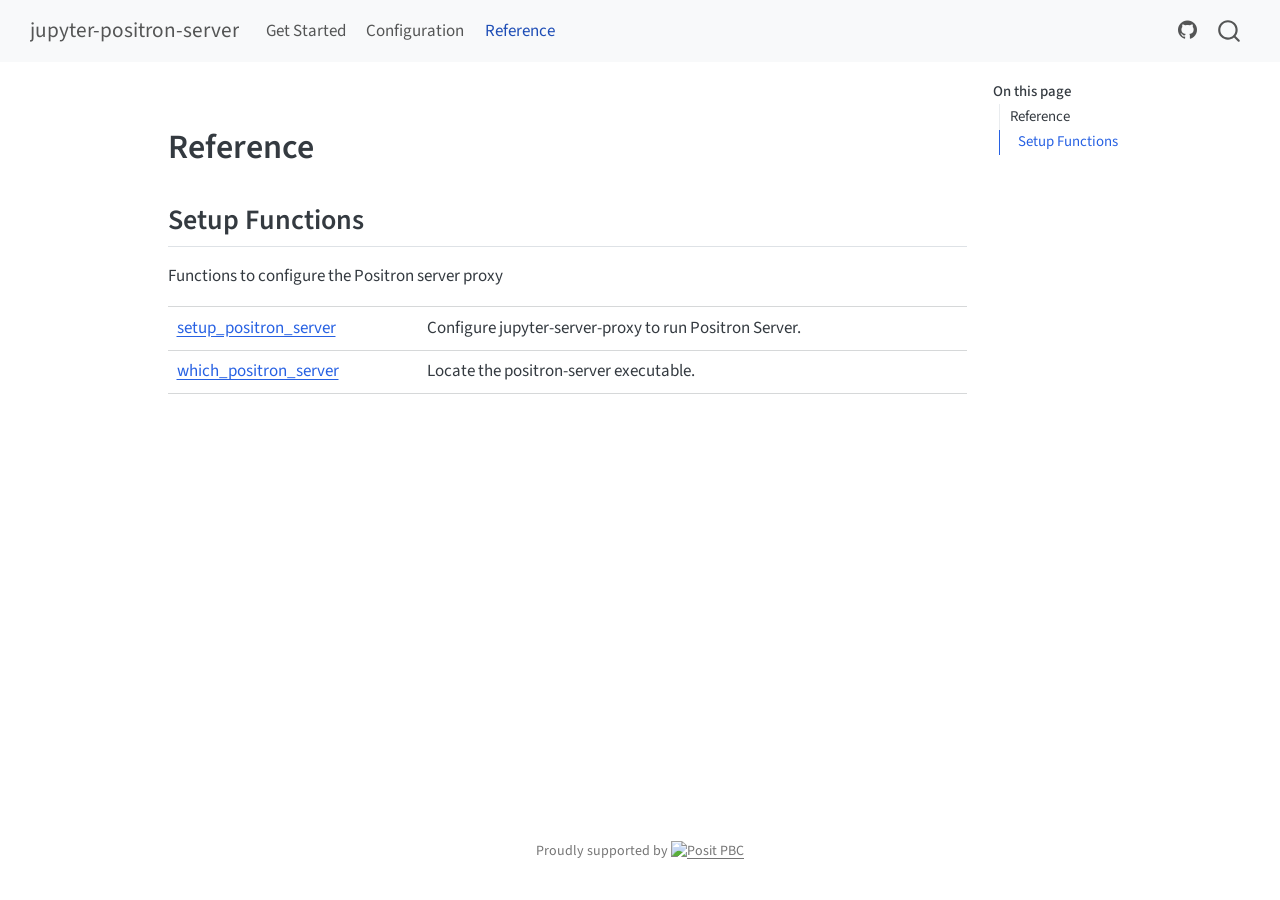
==== reference/index.html @ f048b1a8 "deploy: 83764c29276f187a555d5ab3fca07f44816764e5" ====
<!DOCTYPE html>
<html xmlns="http://www.w3.org/1999/xhtml" lang="en" xml:lang="en"><head>

<meta charset="utf-8">
<meta name="generator" content="quarto-1.9.37">

<meta name="viewport" content="width=device-width, initial-scale=1.0, user-scalable=yes">


<title>index – jupyter-positron-server</title>
<style>
/* Default styles provided by pandoc.
** See https://pandoc.org/MANUAL.html#variables-for-html for config info.
*/
code{white-space: pre-wrap;}
span.smallcaps{font-variant: small-caps;}
div.columns{display: flex; gap: min(4vw, 1.5em);}
div.column{flex: auto; overflow-x: auto;}
div.hanging-indent{margin-left: 1.5em; text-indent: -1.5em;}
ul.task-list{list-style: none;}
ul.task-list li input[type="checkbox"] {
  width: 0.8em;
  margin: 0 0.8em 0.2em -1em; /* quarto-specific, see https://github.com/quarto-dev/quarto-cli/issues/4556 */ 
  vertical-align: middle;
}
</style>


<script src="../site_libs/quarto-nav/quarto-nav.js"></script>
<script src="../site_libs/clipboard/clipboard.min.js"></script>
<script src="../site_libs/quarto-search/autocomplete.umd.js"></script>
<script src="../site_libs/quarto-search/fuse.min.js"></script>
<script src="../site_libs/quarto-search/quarto-search.js"></script>
<meta name="quarto:offset" content="../">
<script src="../site_libs/quarto-html/quarto.js" type="module"></script>
<script src="../site_libs/quarto-html/tabsets/tabsets.js" type="module"></script>
<script src="../site_libs/quarto-html/popper.min.js"></script>
<script src="../site_libs/quarto-html/tippy.umd.min.js"></script>
<script src="../site_libs/quarto-html/anchor.min.js"></script>
<link href="../site_libs/quarto-html/tippy.css" rel="stylesheet">
<link href="../site_libs/quarto-html/quarto-syntax-highlighting-7f8f88aac4f3542376d5c11b86a4c14d.css" rel="stylesheet" id="quarto-text-highlighting-styles">
<script src="../site_libs/bootstrap/bootstrap.min.js"></script>
<link href="../site_libs/bootstrap/bootstrap-icons.css" rel="stylesheet">
<link href="../site_libs/bootstrap/bootstrap-428bd9602493cdd309990225bd4a24e8.min.css" rel="stylesheet" append-hash="true" id="quarto-bootstrap" data-mode="light">
<script id="quarto-search-options" type="application/json">{
  "location": "navbar",
  "copy-button": false,
  "collapse-after": 3,
  "panel-placement": "end",
  "type": "overlay",
  "limit": 50,
  "keyboard-shortcut": [
    "f",
    "/",
    "s"
  ],
  "show-item-context": false,
  "language": {
    "search-no-results-text": "No results",
    "search-matching-documents-text": "matching documents",
    "search-copy-link-title": "Copy link to search",
    "search-hide-matches-text": "Hide additional matches",
    "search-more-match-text": "more match in this document",
    "search-more-matches-text": "more matches in this document",
    "search-clear-button-title": "Clear",
    "search-text-placeholder": "",
    "search-detached-cancel-button-title": "Cancel",
    "search-submit-button-title": "Submit",
    "search-label": "Search"
  }
}</script>


</head>

<body class="nav-fixed quarto-light">

<div id="quarto-search-results"></div>
  <header id="quarto-header" class="headroom fixed-top">
    <nav class="navbar navbar-expand-lg " data-bs-theme="dark">
      <div class="navbar-container container-fluid">
      <div class="navbar-brand-container mx-auto">
    <a class="navbar-brand" href="../index.html">
    <span class="navbar-title">jupyter-positron-server</span>
    </a>
  </div>
            <div id="quarto-search" class="" title="Search"></div>
          <button class="navbar-toggler" type="button" data-bs-toggle="collapse" data-bs-target="#navbarCollapse" aria-controls="navbarCollapse" role="menu" aria-expanded="false" aria-label="Toggle navigation" onclick="if (window.quartoToggleHeadroom) { window.quartoToggleHeadroom(); }">
  <span class="navbar-toggler-icon"></span>
</button>
          <div class="collapse navbar-collapse" id="navbarCollapse">
            <ul class="navbar-nav navbar-nav-scroll me-auto">
  <li class="nav-item">
    <a class="nav-link" href="../get_started.html"> 
<span class="menu-text">Get Started</span></a>
  </li>  
  <li class="nav-item">
    <a class="nav-link" href="../configuration.html"> 
<span class="menu-text">Configuration</span></a>
  </li>  
  <li class="nav-item">
    <a class="nav-link active" href="../reference/index.html" aria-current="page"> 
<span class="menu-text">Reference</span></a>
  </li>  
</ul>
            <ul class="navbar-nav navbar-nav-scroll ms-auto">
  <li class="nav-item compact">
    <a class="nav-link" href="https://github.com/posit-dev/jupyter-positron-server"> <i class="bi bi-github" role="img" aria-label="jupyter-positron-server GitHub">
</i> 
<span class="menu-text"></span></a>
  </li>  
</ul>
          </div> <!-- /navcollapse -->
            <div class="quarto-navbar-tools">
</div>
      </div> <!-- /container-fluid -->
    </nav>
</header>
<!-- content -->
<div id="quarto-content" class="quarto-container page-columns page-rows-contents page-layout-article page-navbar">
<!-- sidebar -->
<!-- margin-sidebar -->
    <div id="quarto-margin-sidebar" class="sidebar margin-sidebar">
        <nav id="TOC" role="doc-toc" class="toc-active">
    <h2 id="toc-title">On this page</h2>
   
  <ul>
  <li><a href="#reference" id="toc-reference" class="nav-link active" data-scroll-target="#reference">Reference</a>
  <ul class="collapse">
  <li><a href="#setup-functions" id="toc-setup-functions" class="nav-link" data-scroll-target="#setup-functions">Setup Functions</a></li>
  </ul></li>
  </ul>
</nav>
    </div>
<!-- main -->
<main class="content" id="quarto-document-content"><header id="title-block-header" class="quarto-title-block"></header>




<section id="reference" class="level1 doc doc-index">
<h1 class="doc doc-index">Reference</h1>
<section id="setup-functions" class="level2">
<h2 class="anchored" data-anchor-id="setup-functions">Setup Functions</h2>
<p>Functions to configure the Positron server proxy</p>
<table class="caption-top table">
<tbody>
<tr class="odd">
<td><a href="../reference/setup_positron_server.html#jupyter_positron_server.setup_positron_server">setup_positron_server</a></td>
<td>Configure jupyter-server-proxy to run Positron Server.</td>
</tr>
<tr class="even">
<td><a href="../reference/which_positron_server.html#jupyter_positron_server.which_positron_server">which_positron_server</a></td>
<td>Locate the positron-server executable.</td>
</tr>
</tbody>
</table>


</section>
</section>

</main> <!-- /main -->
<script id="quarto-html-after-body" type="application/javascript">
  window.document.addEventListener("DOMContentLoaded", function (event) {
    const icon = "";
    const anchorJS = new window.AnchorJS();
    anchorJS.options = {
      placement: 'right',
      icon: icon
    };
    anchorJS.add('.anchored');
    const isCodeAnnotation = (el) => {
      for (const clz of el.classList) {
        if (clz.startsWith('code-annotation-')) {                     
          return true;
        }
      }
      return false;
    }
    const onCopySuccess = function(e) {
      // button target
      const button = e.trigger;
      // don't keep focus
      button.blur();
      // flash "checked"
      button.classList.add('code-copy-button-checked');
      var currentTitle = button.getAttribute("title");
      button.setAttribute("title", "Copied!");
      let tooltip;
      if (window.bootstrap) {
        button.setAttribute("data-bs-toggle", "tooltip");
        button.setAttribute("data-bs-placement", "left");
        button.setAttribute("data-bs-title", "Copied!");
        tooltip = new bootstrap.Tooltip(button, 
          { trigger: "manual", 
            customClass: "code-copy-button-tooltip",
            offset: [0, -8]});
        tooltip.show();    
      }
      setTimeout(function() {
        if (tooltip) {
          tooltip.hide();
          button.removeAttribute("data-bs-title");
          button.removeAttribute("data-bs-toggle");
          button.removeAttribute("data-bs-placement");
        }
        button.setAttribute("title", currentTitle);
        button.classList.remove('code-copy-button-checked');
      }, 1000);
      // clear code selection
      e.clearSelection();
    }
    const getTextToCopy = function(trigger) {
      const outerScaffold = trigger.parentElement.cloneNode(true);
      const codeEl = outerScaffold.querySelector('code');
      for (const childEl of codeEl.children) {
        if (isCodeAnnotation(childEl)) {
          childEl.remove();
        }
      }
      return codeEl.innerText;
    }
    const clipboard = new window.ClipboardJS('.code-copy-button:not([data-in-quarto-modal])', {
      text: getTextToCopy
    });
    clipboard.on('success', onCopySuccess);
    if (window.document.getElementById('quarto-embedded-source-code-modal')) {
      const clipboardModal = new window.ClipboardJS('.code-copy-button[data-in-quarto-modal]', {
        text: getTextToCopy,
        container: window.document.getElementById('quarto-embedded-source-code-modal')
      });
      clipboardModal.on('success', onCopySuccess);
    }
      var localhostRegex = new RegExp(/^(?:http|https):\/\/localhost\:?[0-9]*\//);
      var mailtoRegex = new RegExp(/^mailto:/);
        var filterRegex = new RegExp('/' + window.location.host + '/');
      var isInternal = (href) => {
          return filterRegex.test(href) || localhostRegex.test(href) || mailtoRegex.test(href);
      }
      // Inspect non-navigation links and adorn them if external
     var links = window.document.querySelectorAll('a[href]:not(.nav-link):not(.navbar-brand):not(.toc-action):not(.sidebar-link):not(.sidebar-item-toggle):not(.pagination-link):not(.no-external):not([aria-hidden]):not(.dropdown-item):not(.quarto-navigation-tool):not(.about-link)');
      for (var i=0; i<links.length; i++) {
        const link = links[i];
        if (!isInternal(link.href)) {
          // undo the damage that might have been done by quarto-nav.js in the case of
          // links that we want to consider external
          if (link.dataset.originalHref !== undefined) {
            link.href = link.dataset.originalHref;
          }
        }
      }
    function tippyHover(el, contentFn, onTriggerFn, onUntriggerFn) {
      const config = {
        allowHTML: true,
        maxWidth: 500,
        delay: 100,
        arrow: false,
        appendTo: function(el) {
            return el.parentElement;
        },
        interactive: true,
        interactiveBorder: 10,
        theme: 'quarto',
        placement: 'bottom-start',
      };
      if (contentFn) {
        config.content = contentFn;
      }
      if (onTriggerFn) {
        config.onTrigger = onTriggerFn;
      }
      if (onUntriggerFn) {
        config.onUntrigger = onUntriggerFn;
      }
      window.tippy(el, config); 
    }
    const noterefs = window.document.querySelectorAll('a[role="doc-noteref"]');
    for (var i=0; i<noterefs.length; i++) {
      const ref = noterefs[i];
      tippyHover(ref, function() {
        // use id or data attribute instead here
        let href = ref.getAttribute('data-footnote-href') || ref.getAttribute('href');
        try { href = new URL(href).hash; } catch {}
        const id = href.replace(/^#\/?/, "");
        const note = window.document.getElementById(id);
        if (note) {
          return note.innerHTML;
        } else {
          return "";
        }
      });
    }
    const xrefs = window.document.querySelectorAll('a.quarto-xref');
    const processXRef = (id, note) => {
      // Strip column container classes
      const stripColumnClz = (el) => {
        el.classList.remove("page-full", "page-columns");
        if (el.children) {
          for (const child of el.children) {
            stripColumnClz(child);
          }
        }
      }
      stripColumnClz(note)
      if (id === null || id.startsWith('sec-')) {
        // Special case sections, only their first couple elements
        const container = document.createElement("div");
        if (note.children && note.children.length > 2) {
          container.appendChild(note.children[0].cloneNode(true));
          for (let i = 1; i < note.children.length; i++) {
            const child = note.children[i];
            if (child.tagName === "P" && child.innerText === "") {
              continue;
            } else {
              container.appendChild(child.cloneNode(true));
              break;
            }
          }
          if (window.Quarto?.typesetMath) {
            window.Quarto.typesetMath(container);
          }
          return container.innerHTML
        } else {
          if (window.Quarto?.typesetMath) {
            window.Quarto.typesetMath(note);
          }
          return note.innerHTML;
        }
      } else {
        // Remove any anchor links if they are present
        const anchorLink = note.querySelector('a.anchorjs-link');
        if (anchorLink) {
          anchorLink.remove();
        }
        if (window.Quarto?.typesetMath) {
          window.Quarto.typesetMath(note);
        }
        if (note.classList.contains("callout")) {
          return note.outerHTML;
        } else {
          return note.innerHTML;
        }
      }
    }
    for (var i=0; i<xrefs.length; i++) {
      const xref = xrefs[i];
      tippyHover(xref, undefined, function(instance) {
        instance.disable();
        let url = xref.getAttribute('href');
        let hash = undefined; 
        if (url.startsWith('#')) {
          hash = url;
        } else {
          try { hash = new URL(url).hash; } catch {}
        }
        if (hash) {
          const id = hash.replace(/^#\/?/, "");
          const note = window.document.getElementById(id);
          if (note !== null) {
            try {
              const html = processXRef(id, note.cloneNode(true));
              instance.setContent(html);
            } finally {
              instance.enable();
              instance.show();
            }
          } else {
            // See if we can fetch this
            fetch(url.split('#')[0])
            .then(res => res.text())
            .then(html => {
              const parser = new DOMParser();
              const htmlDoc = parser.parseFromString(html, "text/html");
              const note = htmlDoc.getElementById(id);
              if (note !== null) {
                const html = processXRef(id, note);
                instance.setContent(html);
              } 
            }).finally(() => {
              instance.enable();
              instance.show();
            });
          }
        } else {
          // See if we can fetch a full url (with no hash to target)
          // This is a special case and we should probably do some content thinning / targeting
          fetch(url)
          .then(res => res.text())
          .then(html => {
            const parser = new DOMParser();
            const htmlDoc = parser.parseFromString(html, "text/html");
            const note = htmlDoc.querySelector('main.content');
            if (note !== null) {
              // This should only happen for chapter cross references
              // (since there is no id in the URL)
              // remove the first header
              if (note.children.length > 0 && note.children[0].tagName === "HEADER") {
                note.children[0].remove();
              }
              const html = processXRef(null, note);
              instance.setContent(html);
            } 
          }).finally(() => {
            instance.enable();
            instance.show();
          });
        }
      }, function(instance) {
      });
    }
        let selectedAnnoteEl;
        const selectorForAnnotation = ( cell, annotation) => {
          let cellAttr = 'data-code-cell="' + cell + '"';
          let lineAttr = 'data-code-annotation="' +  annotation + '"';
          const selector = 'span[' + cellAttr + '][' + lineAttr + ']';
          return selector;
        }
        const selectCodeLines = (annoteEl) => {
          const doc = window.document;
          const targetCell = annoteEl.getAttribute("data-target-cell");
          const targetAnnotation = annoteEl.getAttribute("data-target-annotation");
          const annoteSpan = window.document.querySelector(selectorForAnnotation(targetCell, targetAnnotation));
          const lines = annoteSpan.getAttribute("data-code-lines").split(",");
          const lineIds = lines.map((line) => {
            return targetCell + "-" + line;
          })
          let top = null;
          let height = null;
          let parent = null;
          if (lineIds.length > 0) {
              //compute the position of the single el (top and bottom and make a div)
              const el = window.document.getElementById(lineIds[0]);
              top = el.offsetTop;
              height = el.offsetHeight;
              parent = el.parentElement.parentElement;
            if (lineIds.length > 1) {
              const lastEl = window.document.getElementById(lineIds[lineIds.length - 1]);
              const bottom = lastEl.offsetTop + lastEl.offsetHeight;
              height = bottom - top;
            }
            if (top !== null && height !== null && parent !== null) {
              // cook up a div (if necessary) and position it 
              let div = window.document.getElementById("code-annotation-line-highlight");
              if (div === null) {
                div = window.document.createElement("div");
                div.setAttribute("id", "code-annotation-line-highlight");
                div.style.position = 'absolute';
                parent.appendChild(div);
              }
              div.style.top = top - 2 + "px";
              div.style.height = height + 4 + "px";
              div.style.left = 0;
              let gutterDiv = window.document.getElementById("code-annotation-line-highlight-gutter");
              if (gutterDiv === null) {
                gutterDiv = window.document.createElement("div");
                gutterDiv.setAttribute("id", "code-annotation-line-highlight-gutter");
                gutterDiv.style.position = 'absolute';
                const codeCell = window.document.getElementById(targetCell);
                const gutter = codeCell.querySelector('.code-annotation-gutter');
                gutter.appendChild(gutterDiv);
              }
              gutterDiv.style.top = top - 2 + "px";
              gutterDiv.style.height = height + 4 + "px";
            }
            selectedAnnoteEl = annoteEl;
          }
        };
        const unselectCodeLines = () => {
          const elementsIds = ["code-annotation-line-highlight", "code-annotation-line-highlight-gutter"];
          elementsIds.forEach((elId) => {
            const div = window.document.getElementById(elId);
            if (div) {
              div.remove();
            }
          });
          selectedAnnoteEl = undefined;
        };
          // Handle positioning of the toggle
      window.addEventListener(
        "resize",
        throttle(() => {
          elRect = undefined;
          if (selectedAnnoteEl) {
            selectCodeLines(selectedAnnoteEl);
          }
        }, 10)
      );
      function throttle(fn, ms) {
      let throttle = false;
      let timer;
        return (...args) => {
          if(!throttle) { // first call gets through
              fn.apply(this, args);
              throttle = true;
          } else { // all the others get throttled
              if(timer) clearTimeout(timer); // cancel #2
              timer = setTimeout(() => {
                fn.apply(this, args);
                timer = throttle = false;
              }, ms);
          }
        };
      }
        // Attach click handler to the DT
        const annoteDls = window.document.querySelectorAll('dt[data-target-cell]');
        for (const annoteDlNode of annoteDls) {
          annoteDlNode.addEventListener('click', (event) => {
            const clickedEl = event.target;
            if (clickedEl !== selectedAnnoteEl) {
              unselectCodeLines();
              const activeEl = window.document.querySelector('dt[data-target-cell].code-annotation-active');
              if (activeEl) {
                activeEl.classList.remove('code-annotation-active');
              }
              selectCodeLines(clickedEl);
              clickedEl.classList.add('code-annotation-active');
            } else {
              // Unselect the line
              unselectCodeLines();
              clickedEl.classList.remove('code-annotation-active');
            }
          });
        }
    const findCites = (el) => {
      const parentEl = el.parentElement;
      if (parentEl) {
        const cites = parentEl.dataset.cites;
        if (cites) {
          return {
            el,
            cites: cites.split(' ')
          };
        } else {
          return findCites(el.parentElement)
        }
      } else {
        return undefined;
      }
    };
    var bibliorefs = window.document.querySelectorAll('a[role="doc-biblioref"]');
    for (var i=0; i<bibliorefs.length; i++) {
      const ref = bibliorefs[i];
      const citeInfo = findCites(ref);
      if (citeInfo) {
        tippyHover(citeInfo.el, function() {
          var popup = window.document.createElement('div');
          citeInfo.cites.forEach(function(cite) {
            var citeDiv = window.document.createElement('div');
            citeDiv.classList.add('hanging-indent');
            citeDiv.classList.add('csl-entry');
            var biblioDiv = window.document.getElementById('ref-' + cite);
            if (biblioDiv) {
              citeDiv.innerHTML = biblioDiv.innerHTML;
            }
            popup.appendChild(citeDiv);
          });
          return popup.innerHTML;
        });
      }
    }
  });
  </script>
</div> <!-- /content -->
<footer class="footer">
  <div class="nav-footer">
    <div class="nav-footer-left">
      &nbsp;
    </div>   
    <div class="nav-footer-center">
<p>Proudly supported by <a href="https://posit.co/"><img src="https://www.posit.co/wp-content/uploads/2022/10/posit-logo-fullcolor-TM.svg" class="img-fluid" alt="Posit PBC" width="65"></a></p>
</div>
    <div class="nav-footer-right">
      &nbsp;
    </div>
  </div>
</footer>




</body></html>
---- site_libs/quarto-html/tippy.css ----
.tippy-box[data-animation=fade][data-state=hidden]{opacity:0}[data-tippy-root]{max-width:calc(100vw - 10px)}.tippy-box{position:relative;background-color:#333;color:#fff;border-radius:4px;font-size:14px;line-height:1.4;white-space:normal;outline:0;transition-property:transform,visibility,opacity}.tippy-box[data-placement^=top]>.tippy-arrow{bottom:0}.tippy-box[data-placement^=top]>.tippy-arrow:before{bottom:-7px;left:0;border-width:8px 8px 0;border-top-color:initial;transform-origin:center top}.tippy-box[data-placement^=bottom]>.tippy-arrow{top:0}.tippy-box[data-placement^=bottom]>.tippy-arrow:before{top:-7px;left:0;border-width:0 8px 8px;border-bottom-color:initial;transform-origin:center bottom}.tippy-box[data-placement^=left]>.tippy-arrow{right:0}.tippy-box[data-placement^=left]>.tippy-arrow:before{border-width:8px 0 8px 8px;border-left-color:initial;right:-7px;transform-origin:center left}.tippy-box[data-placement^=right]>.tippy-arrow{left:0}.tippy-box[data-placement^=right]>.tippy-arrow:before{left:-7px;border-width:8px 8px 8px 0;border-right-color:initial;transform-origin:center right}.tippy-box[data-inertia][data-state=visible]{transition-timing-function:cubic-bezier(.54,1.5,.38,1.11)}.tippy-arrow{width:16px;height:16px;color:#333}.tippy-arrow:before{content:"";position:absolute;border-color:transparent;border-style:solid}.tippy-content{position:relative;padding:5px 9px;z-index:1}
---- site_libs/quarto-html/quarto-syntax-highlighting-7f8f88aac4f3542376d5c11b86a4c14d.css ----
/* quarto syntax highlight colors */
:root {
  --quarto-hl-ot-color: #003B4F;
  --quarto-hl-at-color: #657422;
  --quarto-hl-ss-color: #20794D;
  --quarto-hl-an-color: #5E5E5E;
  --quarto-hl-fu-color: #4758AB;
  --quarto-hl-st-color: #20794D;
  --quarto-hl-cf-color: #003B4F;
  --quarto-hl-op-color: #5E5E5E;
  --quarto-hl-er-color: #AD0000;
  --quarto-hl-bn-color: #AD0000;
  --quarto-hl-al-color: #AD0000;
  --quarto-hl-va-color: #111111;
  --quarto-hl-bu-color: inherit;
  --quarto-hl-ex-color: inherit;
  --quarto-hl-pp-color: #AD0000;
  --quarto-hl-in-color: #5E5E5E;
  --quarto-hl-vs-color: #20794D;
  --quarto-hl-wa-color: #5E5E5E;
  --quarto-hl-do-color: #5E5E5E;
  --quarto-hl-im-color: #00769E;
  --quarto-hl-ch-color: #20794D;
  --quarto-hl-dt-color: #AD0000;
  --quarto-hl-fl-color: #AD0000;
  --quarto-hl-co-color: #5E5E5E;
  --quarto-hl-cv-color: #5E5E5E;
  --quarto-hl-cn-color: #8f5902;
  --quarto-hl-sc-color: #5E5E5E;
  --quarto-hl-dv-color: #AD0000;
  --quarto-hl-kw-color: #003B4F;
}

/* other quarto variables */
:root {
  --quarto-font-monospace: SFMono-Regular, Menlo, Monaco, Consolas, "Liberation Mono", "Courier New", monospace;
}

/* syntax highlight based on Pandoc's rules */
pre > code.sourceCode > span {
  color: #003B4F;
}

code.sourceCode > span {
  color: #003B4F;
}

div.sourceCode,
div.sourceCode pre.sourceCode {
  color: #003B4F;
}

/* Normal */
code span {
  color: #003B4F;
}

/* Alert */
code span.al {
  color: #AD0000;
  font-style: inherit;
}

/* Annotation */
code span.an {
  color: #5E5E5E;
  font-style: inherit;
}

/* Attribute */
code span.at {
  color: #657422;
  font-style: inherit;
}

/* BaseN */
code span.bn {
  color: #AD0000;
  font-style: inherit;
}

/* BuiltIn */
code span.bu {
  font-style: inherit;
}

/* ControlFlow */
code span.cf {
  color: #003B4F;
  font-weight: bold;
  font-style: inherit;
}

/* Char */
code span.ch {
  color: #20794D;
  font-style: inherit;
}

/* Constant */
code span.cn {
  color: #8f5902;
  font-style: inherit;
}

/* Comment */
code span.co {
  color: #5E5E5E;
  font-style: inherit;
}

/* CommentVar */
code span.cv {
  color: #5E5E5E;
  font-style: italic;
}

/* Documentation */
code span.do {
  color: #5E5E5E;
  font-style: italic;
}

/* DataType */
code span.dt {
  color: #AD0000;
  font-style: inherit;
}

/* DecVal */
code span.dv {
  color: #AD0000;
  font-style: inherit;
}

/* Error */
code span.er {
  color: #AD0000;
  font-style: inherit;
}

/* Extension */
code span.ex {
  font-style: inherit;
}

/* Float */
code span.fl {
  color: #AD0000;
  font-style: inherit;
}

/* Function */
code span.fu {
  color: #4758AB;
  font-style: inherit;
}

/* Import */
code span.im {
  color: #00769E;
  font-style: inherit;
}

/* Information */
code span.in {
  color: #5E5E5E;
  font-style: inherit;
}

/* Keyword */
code span.kw {
  color: #003B4F;
  font-weight: bold;
  font-style: inherit;
}

/* Operator */
code span.op {
  color: #5E5E5E;
  font-style: inherit;
}

/* Other */
code span.ot {
  color: #003B4F;
  font-style: inherit;
}

/* Preprocessor */
code span.pp {
  color: #AD0000;
  font-style: inherit;
}

/* SpecialChar */
code span.sc {
  color: #5E5E5E;
  font-style: inherit;
}

/* SpecialString */
code span.ss {
  color: #20794D;
  font-style: inherit;
}

/* String */
code span.st {
  color: #20794D;
  font-style: inherit;
}

/* Variable */
code span.va {
  color: #111111;
  font-style: inherit;
}

/* VerbatimString */
code span.vs {
  color: #20794D;
  font-style: inherit;
}

/* Warning */
code span.wa {
  color: #5E5E5E;
  font-style: italic;
}

.prevent-inlining {
  content: "</";
}

/*# sourceMappingURL=789ad8cd35626ba772517505b42a116e.css.map */
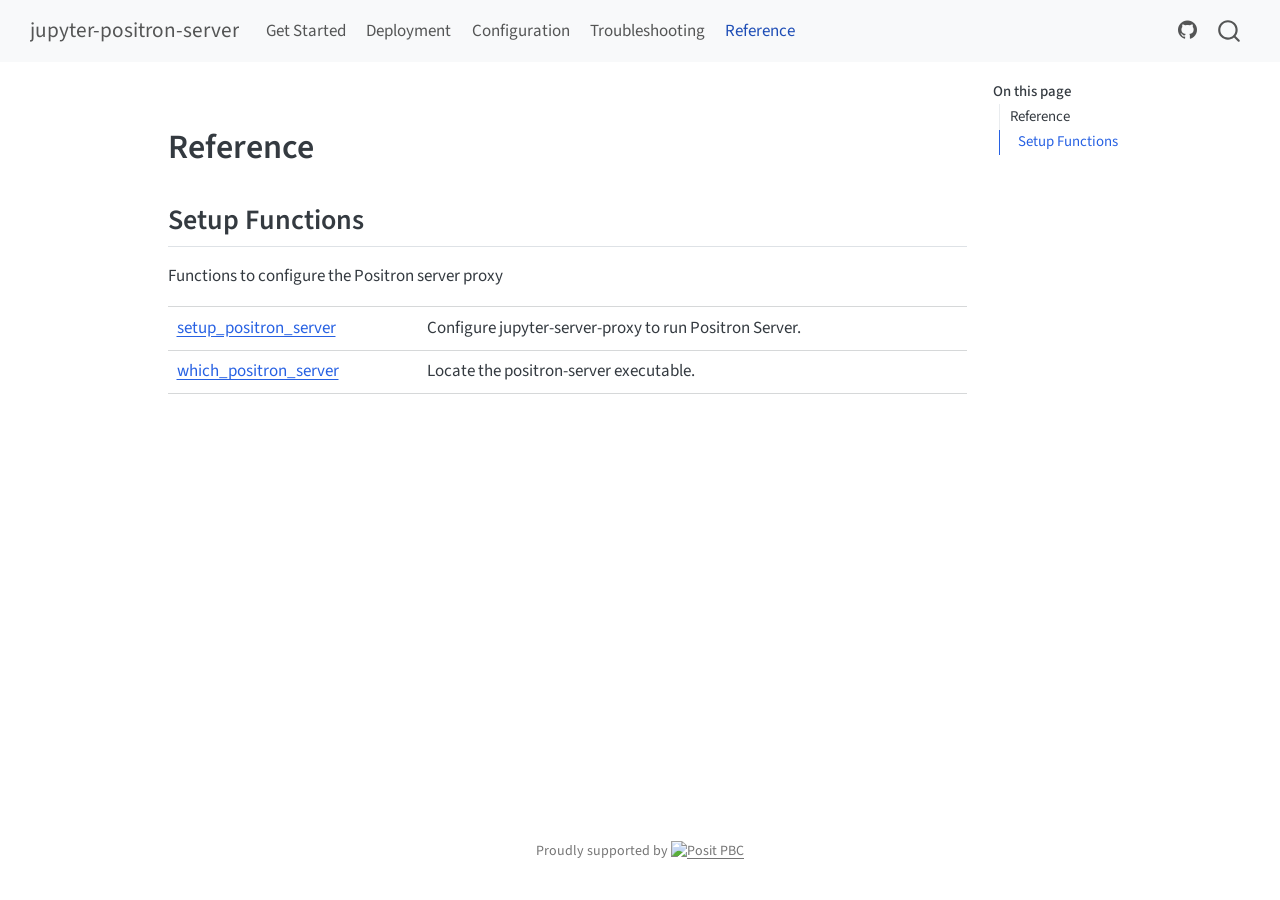
==== commit 8adff805: "deploy: f3139333826e4e45fd6878f00ffd403d4b76e6fc" ====
--- a/reference/index.html
+++ b/reference/index.html
@@ -2,7 +2,7 @@
 <html xmlns="http://www.w3.org/1999/xhtml" lang="en" xml:lang="en"><head>
 
 <meta charset="utf-8">
-<meta name="generator" content="quarto-1.9.37">
+<meta name="generator" content="quarto-1.9.38">
 
 <meta name="viewport" content="width=device-width, initial-scale=1.0, user-scalable=yes">
 
@@ -38,10 +38,10 @@
 <script src="../site_libs/quarto-html/tippy.umd.min.js"></script>
 <script src="../site_libs/quarto-html/anchor.min.js"></script>
 <link href="../site_libs/quarto-html/tippy.css" rel="stylesheet">
-<link href="../site_libs/quarto-html/quarto-syntax-highlighting-7f8f88aac4f3542376d5c11b86a4c14d.css" rel="stylesheet" id="quarto-text-highlighting-styles">
+<link href="../site_libs/quarto-html/quarto-syntax-highlighting-15634bcf2e68342d4ad2dfa704d543f6.css" rel="stylesheet" id="quarto-text-highlighting-styles">
 <script src="../site_libs/bootstrap/bootstrap.min.js"></script>
 <link href="../site_libs/bootstrap/bootstrap-icons.css" rel="stylesheet">
-<link href="../site_libs/bootstrap/bootstrap-428bd9602493cdd309990225bd4a24e8.min.css" rel="stylesheet" append-hash="true" id="quarto-bootstrap" data-mode="light">
+<link href="../site_libs/bootstrap/bootstrap-742d604b3b384e377e136731628de535.min.css" rel="stylesheet" append-hash="true" id="quarto-bootstrap" data-mode="light">
 <script id="quarto-search-options" type="application/json">{
   "location": "navbar",
   "copy-button": false,
@@ -95,8 +95,16 @@
 <span class="menu-text">Get Started</span></a>
   </li>  
   <li class="nav-item">
+    <a class="nav-link" href="../deployment.html"> 
+<span class="menu-text">Deployment</span></a>
+  </li>  
+  <li class="nav-item">
     <a class="nav-link" href="../configuration.html"> 
 <span class="menu-text">Configuration</span></a>
+  </li>  
+  <li class="nav-item">
+    <a class="nav-link" href="../troubleshooting.html"> 
+<span class="menu-text">Troubleshooting</span></a>
   </li>  
   <li class="nav-item">
     <a class="nav-link active" href="../reference/index.html" aria-current="page"> 
--- a/site_libs/quarto-html/quarto-syntax-highlighting-15634bcf2e68342d4ad2dfa704d543f6.css
+++ b/site_libs/quarto-html/quarto-syntax-highlighting-15634bcf2e68342d4ad2dfa704d543f6.css
@@ -0,0 +1,236 @@
+/* quarto syntax highlight colors */
+:root {
+  --quarto-hl-ot-color: #003B4F;
+  --quarto-hl-at-color: #657422;
+  --quarto-hl-ss-color: #20794D;
+  --quarto-hl-an-color: #5E5E5E;
+  --quarto-hl-fu-color: #4758AB;
+  --quarto-hl-st-color: #20794D;
+  --quarto-hl-cf-color: #003B4F;
+  --quarto-hl-op-color: #5E5E5E;
+  --quarto-hl-er-color: #AD0000;
+  --quarto-hl-bn-color: #AD0000;
+  --quarto-hl-al-color: #AD0000;
+  --quarto-hl-va-color: #111111;
+  --quarto-hl-bu-color: inherit;
+  --quarto-hl-ex-color: inherit;
+  --quarto-hl-pp-color: #AD0000;
+  --quarto-hl-in-color: #5E5E5E;
+  --quarto-hl-vs-color: #20794D;
+  --quarto-hl-wa-color: #5E5E5E;
+  --quarto-hl-do-color: #5E5E5E;
+  --quarto-hl-im-color: #00769E;
+  --quarto-hl-ch-color: #20794D;
+  --quarto-hl-dt-color: #AD0000;
+  --quarto-hl-fl-color: #AD0000;
+  --quarto-hl-co-color: #5E5E5E;
+  --quarto-hl-cv-color: #5E5E5E;
+  --quarto-hl-cn-color: #8f5902;
+  --quarto-hl-sc-color: #5E5E5E;
+  --quarto-hl-dv-color: #AD0000;
+  --quarto-hl-kw-color: #003B4F;
+}
+
+/* other quarto variables */
+:root {
+  --quarto-font-monospace: SFMono-Regular, Menlo, Monaco, Consolas, "Liberation Mono", "Courier New", monospace;
+}
+
+/* syntax highlight based on Pandoc's rules */
+pre > code.sourceCode > span {
+  color: #003B4F;
+}
+
+code.sourceCode > span {
+  color: #003B4F;
+}
+
+div.sourceCode,
+div.sourceCode pre.sourceCode {
+  color: #003B4F;
+}
+
+/* Normal */
+code span {
+  color: #003B4F;
+}
+
+/* Alert */
+code span.al {
+  color: #AD0000;
+  font-style: inherit;
+}
+
+/* Annotation */
+code span.an {
+  color: #5E5E5E;
+  font-style: inherit;
+}
+
+/* Attribute */
+code span.at {
+  color: #657422;
+  font-style: inherit;
+}
+
+/* BaseN */
+code span.bn {
+  color: #AD0000;
+  font-style: inherit;
+}
+
+/* BuiltIn */
+code span.bu {
+  font-style: inherit;
+}
+
+/* ControlFlow */
+code span.cf {
+  color: #003B4F;
+  font-weight: bold;
+  font-style: inherit;
+}
+
+/* Char */
+code span.ch {
+  color: #20794D;
+  font-style: inherit;
+}
+
+/* Constant */
+code span.cn {
+  color: #8f5902;
+  font-style: inherit;
+}
+
+/* Comment */
+code span.co {
+  color: #5E5E5E;
+  font-style: inherit;
+}
+
+/* CommentVar */
+code span.cv {
+  color: #5E5E5E;
+  font-style: italic;
+}
+
+/* Documentation */
+code span.do {
+  color: #5E5E5E;
+  font-style: italic;
+}
+
+/* DataType */
+code span.dt {
+  color: #AD0000;
+  font-style: inherit;
+}
+
+/* DecVal */
+code span.dv {
+  color: #AD0000;
+  font-style: inherit;
+}
+
+/* Error */
+code span.er {
+  color: #AD0000;
+  font-style: inherit;
+}
+
+/* Extension */
+code span.ex {
+  font-style: inherit;
+}
+
+/* Float */
+code span.fl {
+  color: #AD0000;
+  font-style: inherit;
+}
+
+/* Function */
+code span.fu {
+  color: #4758AB;
+  font-style: inherit;
+}
+
+/* Import */
+code span.im {
+  color: #00769E;
+  font-style: inherit;
+}
+
+/* Information */
+code span.in {
+  color: #5E5E5E;
+  font-style: inherit;
+}
+
+/* Keyword */
+code span.kw {
+  color: #003B4F;
+  font-weight: bold;
+  font-style: inherit;
+}
+
+/* Operator */
+code span.op {
+  color: #5E5E5E;
+  font-style: inherit;
+}
+
+/* Other */
+code span.ot {
+  color: #003B4F;
+  font-style: inherit;
+}
+
+/* Preprocessor */
+code span.pp {
+  color: #AD0000;
+  font-style: inherit;
+}
+
+/* SpecialChar */
+code span.sc {
+  color: #5E5E5E;
+  font-style: inherit;
+}
+
+/* SpecialString */
+code span.ss {
+  color: #20794D;
+  font-style: inherit;
+}
+
+/* String */
+code span.st {
+  color: #20794D;
+  font-style: inherit;
+}
+
+/* Variable */
+code span.va {
+  color: #111111;
+  font-style: inherit;
+}
+
+/* VerbatimString */
+code span.vs {
+  color: #20794D;
+  font-style: inherit;
+}
+
+/* Warning */
+code span.wa {
+  color: #5E5E5E;
+  font-style: italic;
+}
+
+.prevent-inlining {
+  content: "</";
+}
+
+/*# sourceMappingURL=f23921c56f73e400b49028c9186a1aa0.css.map */
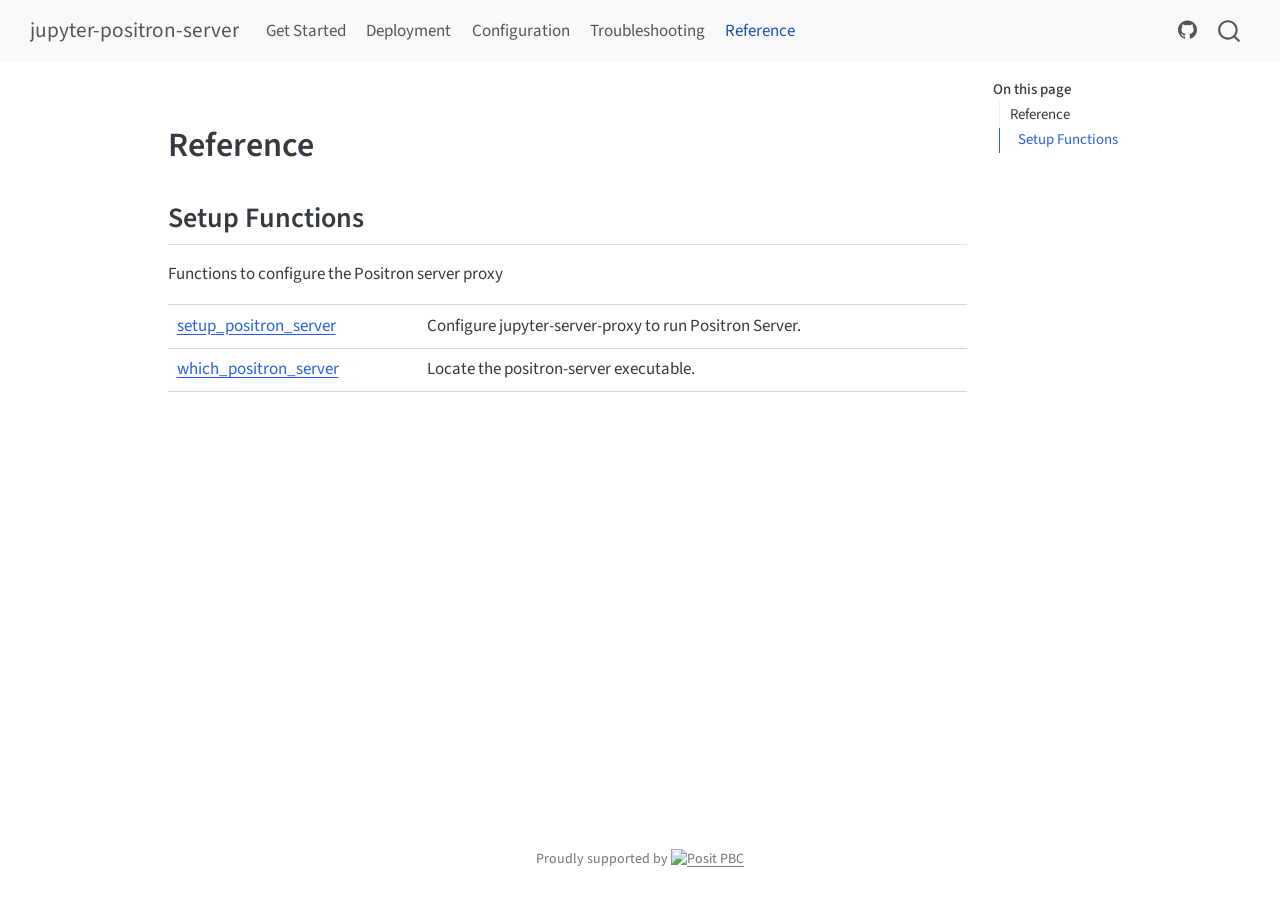
==== commit 6203f97c: "deploy: 0cf444a8f7965c4bb5ebca6c0a5875e86bdef30b" ====
--- a/reference/index.html
+++ b/reference/index.html
@@ -2,7 +2,7 @@
 <html xmlns="http://www.w3.org/1999/xhtml" lang="en" xml:lang="en"><head>
 
 <meta charset="utf-8">
-<meta name="generator" content="quarto-1.9.38">
+<meta name="generator" content="quarto-1.10.18">
 
 <meta name="viewport" content="width=device-width, initial-scale=1.0, user-scalable=yes">
 
@@ -12,10 +12,13 @@
 /* Default styles provided by pandoc.
 ** See https://pandoc.org/MANUAL.html#variables-for-html for config info.
 */
-code{white-space: pre-wrap;}
 span.smallcaps{font-variant: small-caps;}
-div.columns{display: flex; gap: min(4vw, 1.5em);}
-div.column{flex: auto; overflow-x: auto;}
+div.columns{display: flex; gap: 1.5em;}
+div.column{flex: auto;}
+@media screen {
+div.columns{gap: min(4vw, 1.5em);}
+div.column{overflow-x: auto;}
+}
 div.hanging-indent{margin-left: 1.5em; text-indent: -1.5em;}
 ul.task-list{list-style: none;}
 ul.task-list li input[type="checkbox"] {
@@ -38,10 +41,10 @@
 <script src="../site_libs/quarto-html/tippy.umd.min.js"></script>
 <script src="../site_libs/quarto-html/anchor.min.js"></script>
 <link href="../site_libs/quarto-html/tippy.css" rel="stylesheet">
-<link href="../site_libs/quarto-html/quarto-syntax-highlighting-15634bcf2e68342d4ad2dfa704d543f6.css" rel="stylesheet" id="quarto-text-highlighting-styles">
+<link href="../site_libs/quarto-html/quarto-syntax-highlighting-64a204ab8560d761af7679ceaba22944.css" rel="stylesheet" id="quarto-text-highlighting-styles">
 <script src="../site_libs/bootstrap/bootstrap.min.js"></script>
 <link href="../site_libs/bootstrap/bootstrap-icons.css" rel="stylesheet">
-<link href="../site_libs/bootstrap/bootstrap-742d604b3b384e377e136731628de535.min.css" rel="stylesheet" append-hash="true" id="quarto-bootstrap" data-mode="light">
+<link href="../site_libs/bootstrap/bootstrap-780b1d1b6a046e2bce6561903835f428.min.css" rel="stylesheet" append-hash="true" id="quarto-bootstrap" data-mode="light">
 <script id="quarto-search-options" type="application/json">{
   "location": "navbar",
   "copy-button": false,
--- a/site_libs/quarto-html/quarto-syntax-highlighting-64a204ab8560d761af7679ceaba22944.css
+++ b/site_libs/quarto-html/quarto-syntax-highlighting-64a204ab8560d761af7679ceaba22944.css
@@ -0,0 +1,236 @@
+/* quarto syntax highlight colors */
+:root {
+  --quarto-hl-ot-color: #003B4F;
+  --quarto-hl-at-color: #657422;
+  --quarto-hl-ss-color: #20794D;
+  --quarto-hl-an-color: #5E5E5E;
+  --quarto-hl-fu-color: #4758AB;
+  --quarto-hl-st-color: #20794D;
+  --quarto-hl-cf-color: #003B4F;
+  --quarto-hl-op-color: #5E5E5E;
+  --quarto-hl-er-color: #AD0000;
+  --quarto-hl-bn-color: #AD0000;
+  --quarto-hl-al-color: #AD0000;
+  --quarto-hl-va-color: #111111;
+  --quarto-hl-bu-color: inherit;
+  --quarto-hl-ex-color: inherit;
+  --quarto-hl-pp-color: #AD0000;
+  --quarto-hl-in-color: #5E5E5E;
+  --quarto-hl-vs-color: #20794D;
+  --quarto-hl-wa-color: #5E5E5E;
+  --quarto-hl-do-color: #5E5E5E;
+  --quarto-hl-im-color: #00769E;
+  --quarto-hl-ch-color: #20794D;
+  --quarto-hl-dt-color: #AD0000;
+  --quarto-hl-fl-color: #AD0000;
+  --quarto-hl-co-color: #5E5E5E;
+  --quarto-hl-cv-color: #5E5E5E;
+  --quarto-hl-cn-color: #8f5902;
+  --quarto-hl-sc-color: #5E5E5E;
+  --quarto-hl-dv-color: #AD0000;
+  --quarto-hl-kw-color: #003B4F;
+}
+
+/* other quarto variables */
+:root {
+  --quarto-font-monospace: SFMono-Regular, Menlo, Monaco, Consolas, "Liberation Mono", "Courier New", monospace;
+}
+
+/* syntax highlight based on Pandoc's rules */
+pre > code.sourceCode > span {
+  color: #003B4F;
+}
+
+code.sourceCode > span {
+  color: #003B4F;
+}
+
+div.sourceCode,
+div.sourceCode pre.sourceCode {
+  color: #003B4F;
+}
+
+/* Normal */
+code span {
+  color: #003B4F;
+}
+
+/* Alert */
+code span.al {
+  color: #AD0000;
+  font-style: inherit;
+}
+
+/* Annotation */
+code span.an {
+  color: #5E5E5E;
+  font-style: inherit;
+}
+
+/* Attribute */
+code span.at {
+  color: #657422;
+  font-style: inherit;
+}
+
+/* BaseN */
+code span.bn {
+  color: #AD0000;
+  font-style: inherit;
+}
+
+/* BuiltIn */
+code span.bu {
+  font-style: inherit;
+}
+
+/* ControlFlow */
+code span.cf {
+  color: #003B4F;
+  font-weight: bold;
+  font-style: inherit;
+}
+
+/* Char */
+code span.ch {
+  color: #20794D;
+  font-style: inherit;
+}
+
+/* Constant */
+code span.cn {
+  color: #8f5902;
+  font-style: inherit;
+}
+
+/* Comment */
+code span.co {
+  color: #5E5E5E;
+  font-style: inherit;
+}
+
+/* CommentVar */
+code span.cv {
+  color: #5E5E5E;
+  font-style: italic;
+}
+
+/* Documentation */
+code span.do {
+  color: #5E5E5E;
+  font-style: italic;
+}
+
+/* DataType */
+code span.dt {
+  color: #AD0000;
+  font-style: inherit;
+}
+
+/* DecVal */
+code span.dv {
+  color: #AD0000;
+  font-style: inherit;
+}
+
+/* Error */
+code span.er {
+  color: #AD0000;
+  font-style: inherit;
+}
+
+/* Extension */
+code span.ex {
+  font-style: inherit;
+}
+
+/* Float */
+code span.fl {
+  color: #AD0000;
+  font-style: inherit;
+}
+
+/* Function */
+code span.fu {
+  color: #4758AB;
+  font-style: inherit;
+}
+
+/* Import */
+code span.im {
+  color: #00769E;
+  font-style: inherit;
+}
+
+/* Information */
+code span.in {
+  color: #5E5E5E;
+  font-style: inherit;
+}
+
+/* Keyword */
+code span.kw {
+  color: #003B4F;
+  font-weight: bold;
+  font-style: inherit;
+}
+
+/* Operator */
+code span.op {
+  color: #5E5E5E;
+  font-style: inherit;
+}
+
+/* Other */
+code span.ot {
+  color: #003B4F;
+  font-style: inherit;
+}
+
+/* Preprocessor */
+code span.pp {
+  color: #AD0000;
+  font-style: inherit;
+}
+
+/* SpecialChar */
+code span.sc {
+  color: #5E5E5E;
+  font-style: inherit;
+}
+
+/* SpecialString */
+code span.ss {
+  color: #20794D;
+  font-style: inherit;
+}
+
+/* String */
+code span.st {
+  color: #20794D;
+  font-style: inherit;
+}
+
+/* Variable */
+code span.va {
+  color: #111111;
+  font-style: inherit;
+}
+
+/* VerbatimString */
+code span.vs {
+  color: #20794D;
+  font-style: inherit;
+}
+
+/* Warning */
+code span.wa {
+  color: #5E5E5E;
+  font-style: italic;
+}
+
+.prevent-inlining {
+  content: "</";
+}
+
+/*# sourceMappingURL=9d8d5bb603a83b8298b89080a598c93b.css.map */
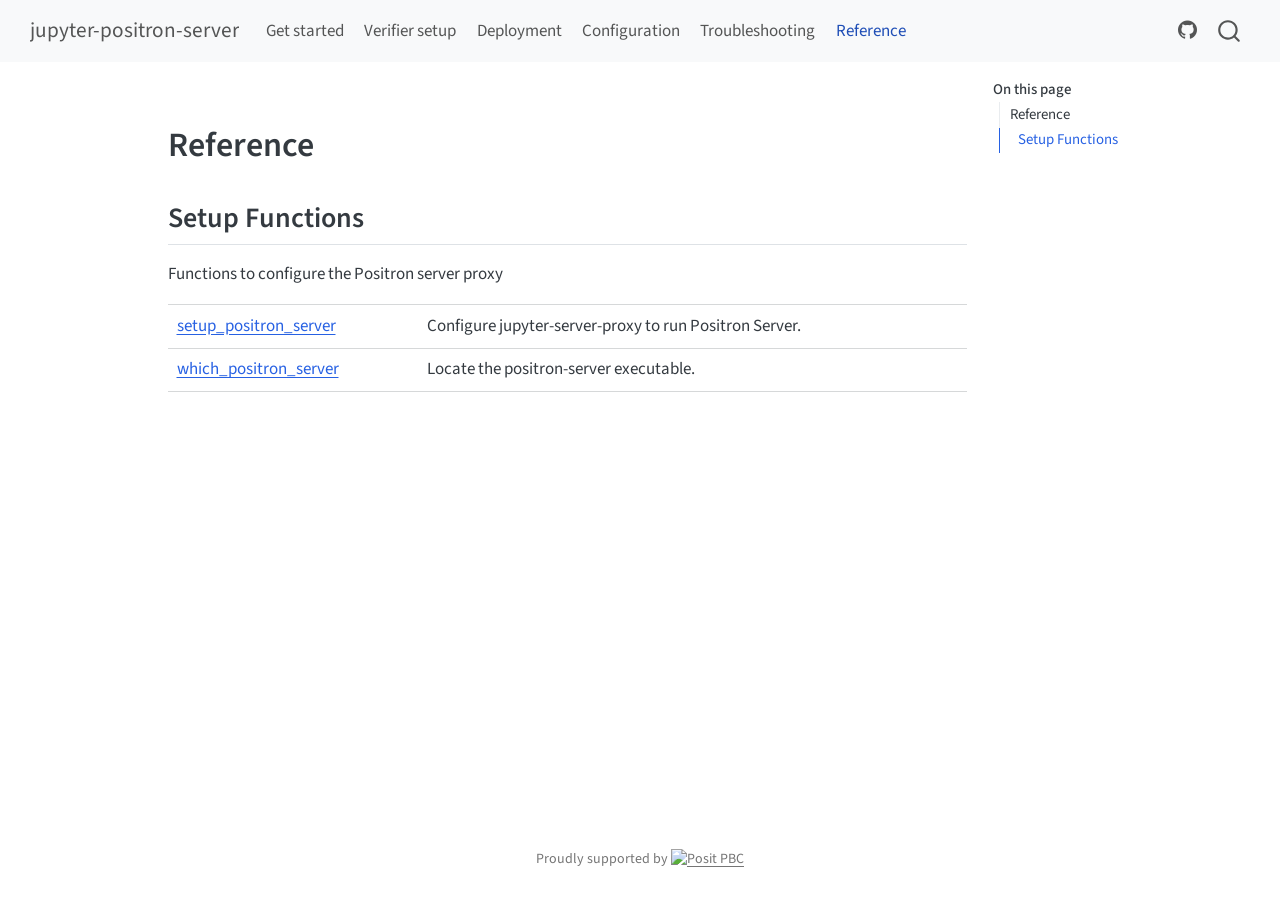
==== commit e2f98330: "deploy: 15dd1c818b9c8138867747f2107bc678b2862aae" ====
--- a/reference/index.html
+++ b/reference/index.html
@@ -44,7 +44,7 @@
 <link href="../site_libs/quarto-html/quarto-syntax-highlighting-64a204ab8560d761af7679ceaba22944.css" rel="stylesheet" id="quarto-text-highlighting-styles">
 <script src="../site_libs/bootstrap/bootstrap.min.js"></script>
 <link href="../site_libs/bootstrap/bootstrap-icons.css" rel="stylesheet">
-<link href="../site_libs/bootstrap/bootstrap-780b1d1b6a046e2bce6561903835f428.min.css" rel="stylesheet" append-hash="true" id="quarto-bootstrap" data-mode="light">
+<link href="../site_libs/bootstrap/bootstrap-dd413af1298e352d8fe9223d27e63c61.min.css" rel="stylesheet" append-hash="true" id="quarto-bootstrap" data-mode="light">
 <script id="quarto-search-options" type="application/json">{
   "location": "navbar",
   "copy-button": false,
@@ -95,7 +95,11 @@
             <ul class="navbar-nav navbar-nav-scroll me-auto">
   <li class="nav-item">
     <a class="nav-link" href="../get_started.html"> 
-<span class="menu-text">Get Started</span></a>
+<span class="menu-text">Get started</span></a>
+  </li>  
+  <li class="nav-item">
+    <a class="nav-link" href="../verifier_get_started.html"> 
+<span class="menu-text">Verifier setup</span></a>
   </li>  
   <li class="nav-item">
     <a class="nav-link" href="../deployment.html"> 
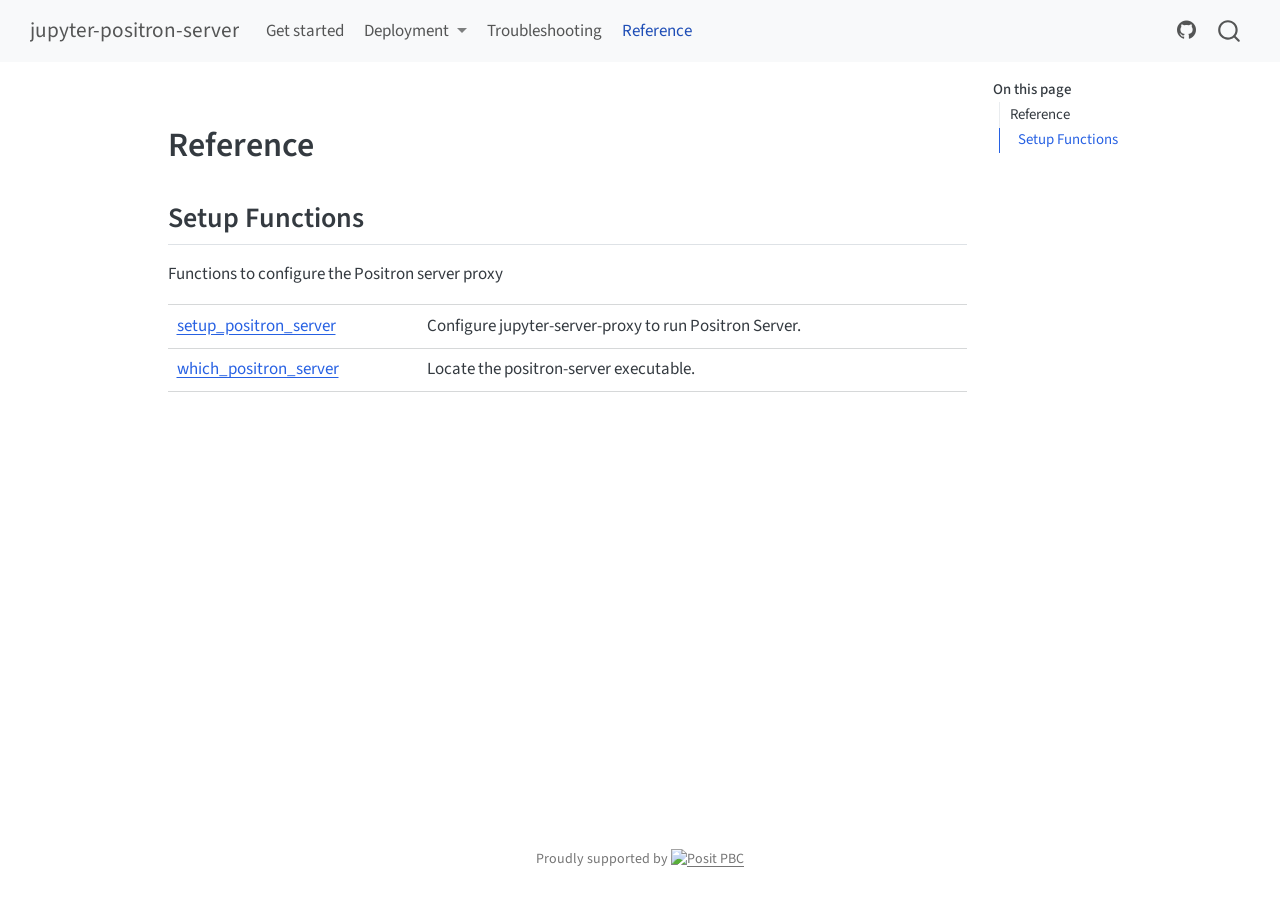
==== commit d0008229: "deploy: 2a28f6193151f190fbb9c5b26f5b113b4a8a3312" ====
--- a/reference/index.html
+++ b/reference/index.html
@@ -2,7 +2,7 @@
 <html xmlns="http://www.w3.org/1999/xhtml" lang="en" xml:lang="en"><head>
 
 <meta charset="utf-8">
-<meta name="generator" content="quarto-1.10.18">
+<meta name="generator" content="quarto-1.10.19">
 
 <meta name="viewport" content="width=device-width, initial-scale=1.0, user-scalable=yes">
 
@@ -41,10 +41,10 @@
 <script src="../site_libs/quarto-html/tippy.umd.min.js"></script>
 <script src="../site_libs/quarto-html/anchor.min.js"></script>
 <link href="../site_libs/quarto-html/tippy.css" rel="stylesheet">
-<link href="../site_libs/quarto-html/quarto-syntax-highlighting-64a204ab8560d761af7679ceaba22944.css" rel="stylesheet" id="quarto-text-highlighting-styles">
+<link href="../site_libs/quarto-html/quarto-syntax-highlighting-bf27225e3a48a9273f3daa8f8e829971.css" rel="stylesheet" id="quarto-text-highlighting-styles">
 <script src="../site_libs/bootstrap/bootstrap.min.js"></script>
 <link href="../site_libs/bootstrap/bootstrap-icons.css" rel="stylesheet">
-<link href="../site_libs/bootstrap/bootstrap-dd413af1298e352d8fe9223d27e63c61.min.css" rel="stylesheet" append-hash="true" id="quarto-bootstrap" data-mode="light">
+<link href="../site_libs/bootstrap/bootstrap-c4d3e0078a890bf3a79e9e11db7ee5ef.min.css" rel="stylesheet" append-hash="true" id="quarto-bootstrap" data-mode="light">
 <script id="quarto-search-options" type="application/json">{
   "location": "navbar",
   "copy-button": false,
@@ -97,18 +97,21 @@
     <a class="nav-link" href="../get_started.html"> 
 <span class="menu-text">Get started</span></a>
   </li>  
-  <li class="nav-item">
-    <a class="nav-link" href="../verifier_get_started.html"> 
-<span class="menu-text">Verifier setup</span></a>
+  <li class="nav-item dropdown ">
+    <a class="nav-link dropdown-toggle" href="#" id="nav-menu-deployment" role="link" data-bs-toggle="dropdown" aria-expanded="false">
+ <span class="menu-text">Deployment</span>
+    </a>
+    <ul class="dropdown-menu" aria-labelledby="nav-menu-deployment">    
+        <li>
+    <a class="dropdown-item" href="../configuration.html">
+ <span class="dropdown-text">Configuration</span></a>
   </li>  
-  <li class="nav-item">
-    <a class="nav-link" href="../deployment.html"> 
-<span class="menu-text">Deployment</span></a>
+        <li>
+    <a class="dropdown-item" href="../deployment.html">
+ <span class="dropdown-text">Templates</span></a>
   </li>  
-  <li class="nav-item">
-    <a class="nav-link" href="../configuration.html"> 
-<span class="menu-text">Configuration</span></a>
-  </li>  
+    </ul>
+  </li>
   <li class="nav-item">
     <a class="nav-link" href="../troubleshooting.html"> 
 <span class="menu-text">Troubleshooting</span></a>
@@ -583,7 +586,7 @@
       &nbsp;
     </div>   
     <div class="nav-footer-center">
-<p>Proudly supported by <a href="https://posit.co/"><img src="https://www.posit.co/wp-content/uploads/2022/10/posit-logo-fullcolor-TM.svg" class="img-fluid" alt="Posit PBC" width="65"></a></p>
+<p>Proudly supported by <a href="https://posit.co/"><img src="images/posit-logo.svg" class="img-fluid" alt="Posit PBC" width="65"></a></p>
 </div>
     <div class="nav-footer-right">
       &nbsp;
--- a/site_libs/quarto-html/quarto-syntax-highlighting-bf27225e3a48a9273f3daa8f8e829971.css
+++ b/site_libs/quarto-html/quarto-syntax-highlighting-bf27225e3a48a9273f3daa8f8e829971.css
@@ -0,0 +1,236 @@
+/* quarto syntax highlight colors */
+:root {
+  --quarto-hl-ot-color: #003B4F;
+  --quarto-hl-at-color: #657422;
+  --quarto-hl-ss-color: #20794D;
+  --quarto-hl-an-color: #5E5E5E;
+  --quarto-hl-fu-color: #4758AB;
+  --quarto-hl-st-color: #20794D;
+  --quarto-hl-cf-color: #003B4F;
+  --quarto-hl-op-color: #5E5E5E;
+  --quarto-hl-er-color: #AD0000;
+  --quarto-hl-bn-color: #AD0000;
+  --quarto-hl-al-color: #AD0000;
+  --quarto-hl-va-color: #111111;
+  --quarto-hl-bu-color: inherit;
+  --quarto-hl-ex-color: inherit;
+  --quarto-hl-pp-color: #AD0000;
+  --quarto-hl-in-color: #5E5E5E;
+  --quarto-hl-vs-color: #20794D;
+  --quarto-hl-wa-color: #5E5E5E;
+  --quarto-hl-do-color: #5E5E5E;
+  --quarto-hl-im-color: #00769E;
+  --quarto-hl-ch-color: #20794D;
+  --quarto-hl-dt-color: #AD0000;
+  --quarto-hl-fl-color: #AD0000;
+  --quarto-hl-co-color: #5E5E5E;
+  --quarto-hl-cv-color: #5E5E5E;
+  --quarto-hl-cn-color: #8f5902;
+  --quarto-hl-sc-color: #5E5E5E;
+  --quarto-hl-dv-color: #AD0000;
+  --quarto-hl-kw-color: #003B4F;
+}
+
+/* other quarto variables */
+:root {
+  --quarto-font-monospace: SFMono-Regular, Menlo, Monaco, Consolas, "Liberation Mono", "Courier New", monospace;
+}
+
+/* syntax highlight based on Pandoc's rules */
+pre > code.sourceCode > span {
+  color: #003B4F;
+}
+
+code.sourceCode > span {
+  color: #003B4F;
+}
+
+div.sourceCode,
+div.sourceCode pre.sourceCode {
+  color: #003B4F;
+}
+
+/* Normal */
+code span {
+  color: #003B4F;
+}
+
+/* Alert */
+code span.al {
+  color: #AD0000;
+  font-style: inherit;
+}
+
+/* Annotation */
+code span.an {
+  color: #5E5E5E;
+  font-style: inherit;
+}
+
+/* Attribute */
+code span.at {
+  color: #657422;
+  font-style: inherit;
+}
+
+/* BaseN */
+code span.bn {
+  color: #AD0000;
+  font-style: inherit;
+}
+
+/* BuiltIn */
+code span.bu {
+  font-style: inherit;
+}
+
+/* ControlFlow */
+code span.cf {
+  color: #003B4F;
+  font-weight: bold;
+  font-style: inherit;
+}
+
+/* Char */
+code span.ch {
+  color: #20794D;
+  font-style: inherit;
+}
+
+/* Constant */
+code span.cn {
+  color: #8f5902;
+  font-style: inherit;
+}
+
+/* Comment */
+code span.co {
+  color: #5E5E5E;
+  font-style: inherit;
+}
+
+/* CommentVar */
+code span.cv {
+  color: #5E5E5E;
+  font-style: italic;
+}
+
+/* Documentation */
+code span.do {
+  color: #5E5E5E;
+  font-style: italic;
+}
+
+/* DataType */
+code span.dt {
+  color: #AD0000;
+  font-style: inherit;
+}
+
+/* DecVal */
+code span.dv {
+  color: #AD0000;
+  font-style: inherit;
+}
+
+/* Error */
+code span.er {
+  color: #AD0000;
+  font-style: inherit;
+}
+
+/* Extension */
+code span.ex {
+  font-style: inherit;
+}
+
+/* Float */
+code span.fl {
+  color: #AD0000;
+  font-style: inherit;
+}
+
+/* Function */
+code span.fu {
+  color: #4758AB;
+  font-style: inherit;
+}
+
+/* Import */
+code span.im {
+  color: #00769E;
+  font-style: inherit;
+}
+
+/* Information */
+code span.in {
+  color: #5E5E5E;
+  font-style: inherit;
+}
+
+/* Keyword */
+code span.kw {
+  color: #003B4F;
+  font-weight: bold;
+  font-style: inherit;
+}
+
+/* Operator */
+code span.op {
+  color: #5E5E5E;
+  font-style: inherit;
+}
+
+/* Other */
+code span.ot {
+  color: #003B4F;
+  font-style: inherit;
+}
+
+/* Preprocessor */
+code span.pp {
+  color: #AD0000;
+  font-style: inherit;
+}
+
+/* SpecialChar */
+code span.sc {
+  color: #5E5E5E;
+  font-style: inherit;
+}
+
+/* SpecialString */
+code span.ss {
+  color: #20794D;
+  font-style: inherit;
+}
+
+/* String */
+code span.st {
+  color: #20794D;
+  font-style: inherit;
+}
+
+/* Variable */
+code span.va {
+  color: #111111;
+  font-style: inherit;
+}
+
+/* VerbatimString */
+code span.vs {
+  color: #20794D;
+  font-style: inherit;
+}
+
+/* Warning */
+code span.wa {
+  color: #5E5E5E;
+  font-style: italic;
+}
+
+.prevent-inlining {
+  content: "</";
+}
+
+/*# sourceMappingURL=8be38f48d34c45af72792cbd699585e7.css.map */
